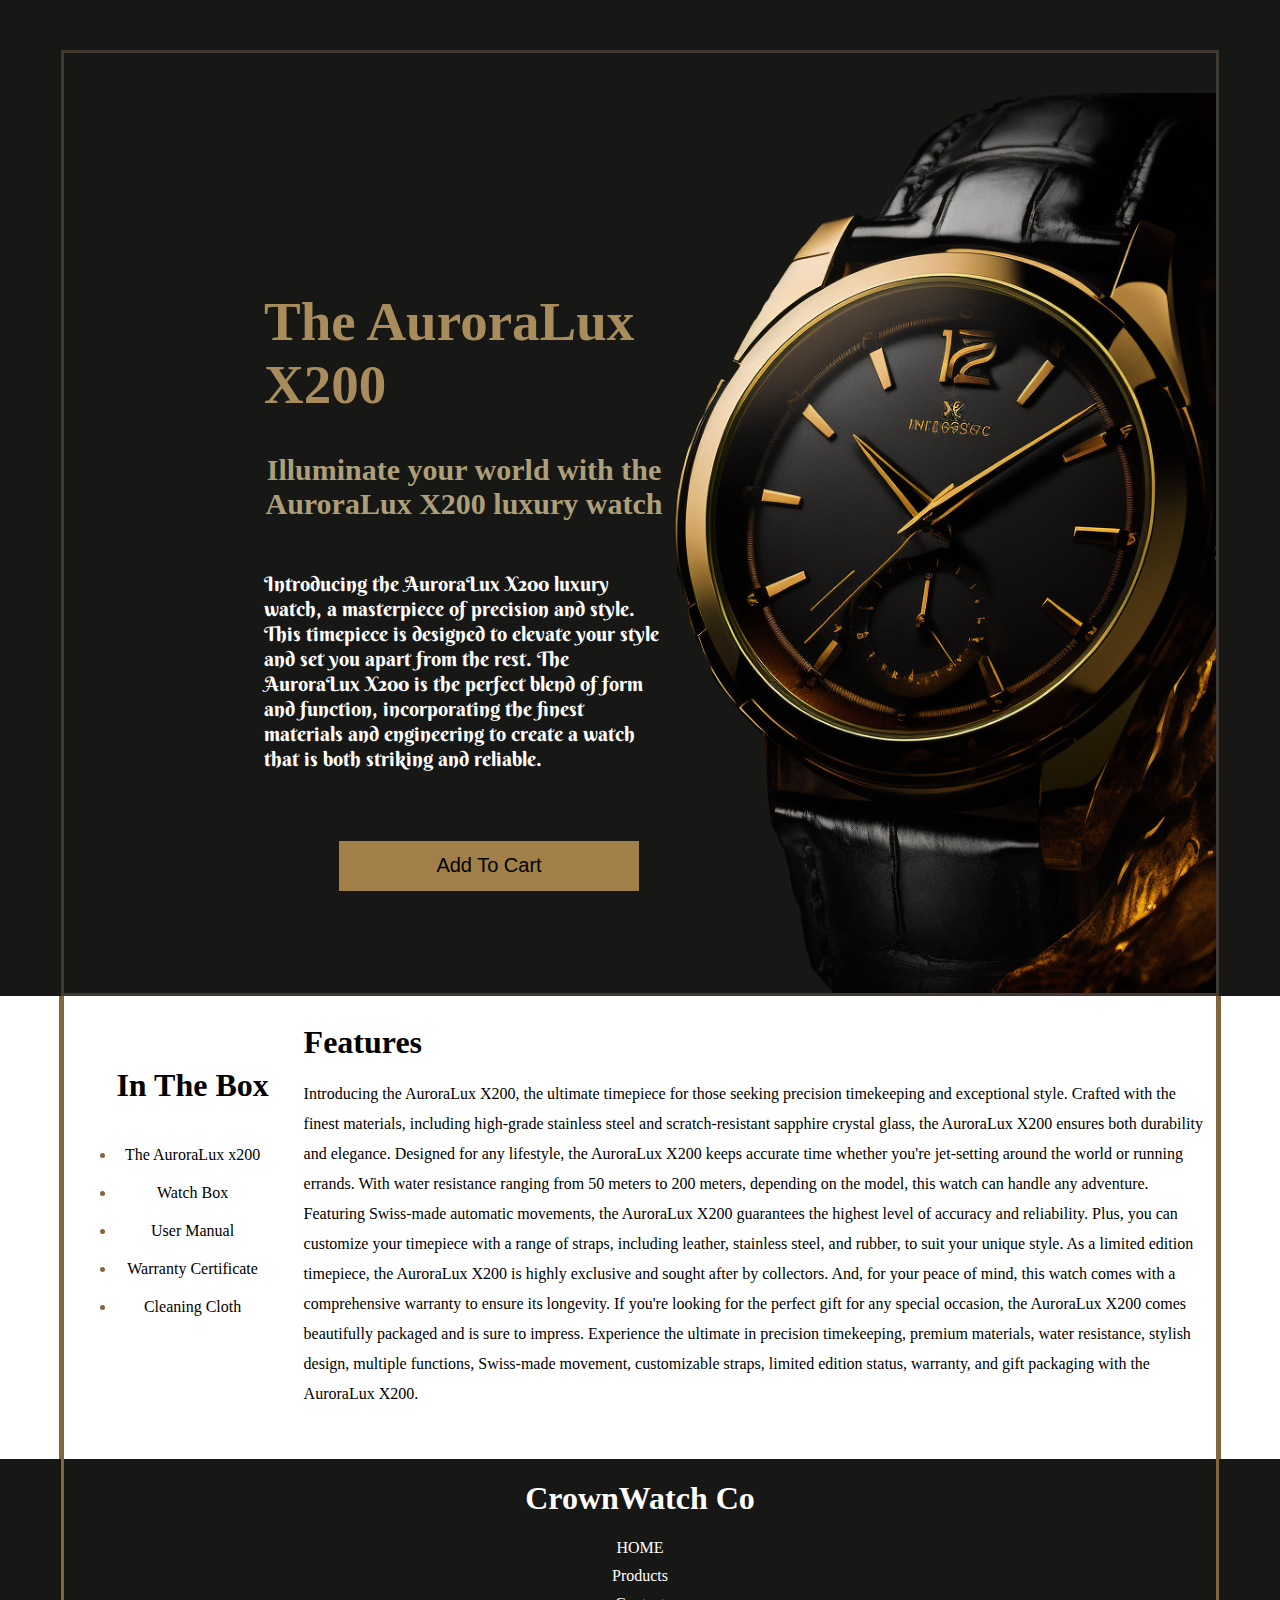
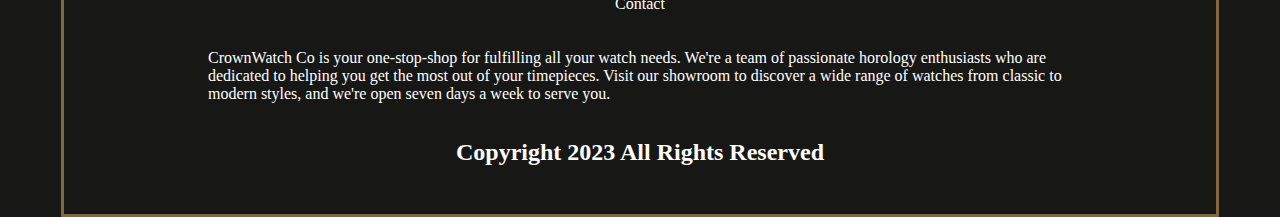
==== product.html @ 6511ed9b "rough draft of website,still need to add fonts and some smaller style stuff" ====
<!DOCTYPE html>
<html lang="en">
  <head>
    <meta charset="UTF-8" />
    <meta http-equiv="X-UA-Compatible" content="IE=edge" />
    <meta name="viewport" content="width=device-width, initial-scale=1.0" />
    <title>Document</title>
    <link rel="stylesheet" href="stylesheet2.css" />
    <link rel="preconnect" href="https://fonts.gstatic.com" crossorigin />
    <link
      href="https://fonts.googleapis.com/css2?family=Berkshire+Swash&display=swap"
      rel="stylesheet"
    />
  </head>
  <body>
    <div class="main-container">
      <div class="product-page">
        <div class="product-text">
          <div class="product-title">
            <h1>The AuroraLux X200</h1>
            <div class="tagline">
              <h2>
                Illuminate your world with the AuroraLux X200 luxury watch
              </h2>
            </div>
            <p>
              Introducing the AuroraLux X200 luxury watch, a masterpiece of
              precision and style. This timepiece is designed to elevate your
              style and set you apart from the rest. The AuroraLux X200 is the
              perfect blend of form and function, incorporating the finest
              materials and engineering to create a watch that is both striking
              and reliable.
            </p>
            <button>Add To Cart</button>
          </div>
        </div>
        <div class="product-image"></div>
      </div>
    </div>
    <div class="second-page">
      <div class="features-container">
        <div class="features">
          <h1>In The Box</h1>
          <ol>
            <li>The AuroraLux x200</li>
            <li>Watch Box</li>
            <li>User Manual</li>
            <li>Warranty Certificate</li>
            <li>Cleaning Cloth</li>
          </ol>
        </div>
        <div class="description">
          <h1>Features</h1>

          Introducing the AuroraLux X200, the ultimate timepiece for those
          seeking precision timekeeping and exceptional style. Crafted with the
          finest materials, including high-grade stainless steel and
          scratch-resistant sapphire crystal glass, the AuroraLux X200 ensures
          both durability and elegance. Designed for any lifestyle, the
          AuroraLux X200 keeps accurate time whether you're jet-setting around
          the world or running errands. With water resistance ranging from 50
          meters to 200 meters, depending on the model, this watch can handle
          any adventure. Featuring Swiss-made automatic movements, the AuroraLux
          X200 guarantees the highest level of accuracy and reliability. Plus,
          you can customize your timepiece with a range of straps, including
          leather, stainless steel, and rubber, to suit your unique style. As a
          limited edition timepiece, the AuroraLux X200 is highly exclusive and
          sought after by collectors. And, for your peace of mind, this watch
          comes with a comprehensive warranty to ensure its longevity. If you're
          looking for the perfect gift for any special occasion, the AuroraLux
          X200 comes beautifully packaged and is sure to impress. Experience the
          ultimate in precision timekeeping, premium materials, water
          resistance, stylish design, multiple functions, Swiss-made movement,
          customizable straps, limited edition status, warranty, and gift
          packaging with the AuroraLux X200.
        </div>
      </div>
    </div>
    <footer>
      <div class="third-page">
      <div class="footer-container">
        <div class="footer-nav">
          <h1>CrownWatch Co</h1>

          <div class="footer-menu">
            <a>
             HOME
            </a>
            <a>
             Products
            </a>
            <a >
              Contact
            </a>
          
          </div>
        </div>
        <div class="footer-text">
          <p>
            CrownWatch Co is your one-stop-shop for fulfilling all your watch needs. We're a team of passionate horology enthusiasts who are dedicated to helping you get the most out of your timepieces. Visit our showroom to discover a wide range of watches from classic to modern styles, and we're open seven days a week to serve you.
          </p>
        </div>
        <div class="socials-container">
          <h2>Copyright 2023 All Rights Reserved</h2>
          <div class="socials">
            <img src="\images\icon-facebook.svg"></img>
            <img src="\images\icon-twitter.svg"></img>
            <img src="\images/icon-instagram.svg"></img>
          </div>
        </div>
      </div>
    </div>
    </footer>
  </body>
</html>
---- stylesheet2.css ----
html,
body {
  padding: 0;
  margin: 0;
  overflow-x: hidden;
}
.main-container {
  background-color: rgb(23, 23, 22);
  display: flex;
  align-items: center;
  flex-direction: column;
}

.product-page {
  width: 90%;
  margin-top: 50px;
  display: flex;
  background-color: rgb(23, 23, 22);
  border: 3px solid rgb(64, 58, 50);
  color: white;
  justify-content: center;
}
.product-text {
  width: 600px;
  margin-top: 200px;
  margin-left: 200px;
}
.tagline {
  width: 400px;
  text-align: center;

  color: rgb(172, 159, 121);

  font-size: 20px;
}
.socials img {
  padding-left: 20px;
}
.product-text h1 {
  color: rgb(168, 140, 92);
  font-size: 55px;
  font-weight: bold;
}
.product-text p {
  font-size: 20px;
  font-family: 'Berkshire Swash';
  margin-top: 50px;
}
.product-image {
  margin-top: 40px;
  width: 80%;
  height: 900px;
  background-image: url(images/ai\ productpage2.png);
  background-size: cover;

  background-size: cover;
  background-repeat: no-repeat;

  background-position: center;
}
button {
  width: 300px;
  height: 50px;
  background-color: rgb(161, 127, 72);
  border: none;
  color: black;
  font-size: 20px;
  margin-top: 50px;
  margin-left: 75px;
}
.second-page {
  display: flex;
  justify-content: center;
}
.features-container {
  width: 90%;
  border: 5px solid rgb(130, 103, 61);
  border-top: none;
  border-bottom: none;
  display: flex;
  justify-content: space-around;
}
.features {
  margin-right: 10px;
  margin-top: 50px;
  text-align: center;
}
.features ol {
  list-style-type: disc;
}
.features li {
  padding-top: 20px;
}
ol li::marker {
  color: rgb(130, 103, 61);
}
.description {
  width: 900px;
  margin-top: 10px;
  padding-bottom: 50px;
  line-height: 30px;
}
.features h1 {
  margin-left: 40px;
}
.third-page {
  background-color: rgb(23, 23, 22);
  display: flex;
  justify-content: center;
}
.footer-container {
  width: 90%;
  display: flex;
  justify-content: center;
  flex-direction: column;
  border: 3px solid rgb(130, 103, 61);
  border-top: none;
  color: white;
}
.footer-nav h1 {
  margin-left: 50px;
}
.footer-text {
  width: 600px;
  margin-left: 150px;
}
.footer-nav {
  display: flex;
  align-items: center;
  margin-left: 100px;
}
.socials-container {
  margin-left: 150px;
}

.footer-menu a {
  padding-left: 200px;
}
.socials {
  position: relative;
  left: 800px;
  bottom: 100px;
}
@media (max-width: 1300px) {
  .footer-nav {
    flex-direction: column;
    margin-left: 0px;
    align-items: center;
    padding-bottom: 10px;
  }

  .footer-text {
    width: 75%;
    margin-left: 0;
  }
  .socials-container {
    width: 100%;
    margin-left: 0;
    display: flex;
    align-items: center;
    flex-direction: column;
  }
  .footer-nav h1 {
    margin-left: 0;
  }
  .footer-container {
    align-items: center;
  }
  .footer-menu {
    display: flex;
    flex-direction: column;
    align-items: center;
  }
  .footer-menu a {
    padding-bottom: 10px;
    padding-left: 0;
  }
}
@media (max-width: 1255px) {
  .features-container {
    flex-direction: column;
    display: flex;
    justify-content: center;
    align-items: center;
  }
  .features {
    text-align: start;
  }
  .features h1 {
    margin-left: 30px;
  }
  .description {
    width: 90%;
  }
  .product-page {
    justify-content: center;
  }
  .socials {
    top: 0;
    left: 0;
  }
}
@media (max-width: 1000px) {
  .product-text {
    width: 100%;
    margin-left: 0px;
    margin-bottom: 50px;
    text-align: center;
  }
  .tagline {
    width: 100%;
  }
  button {
    margin-left: 0px;
  }
  .product-image {
    display: none;
  }
}
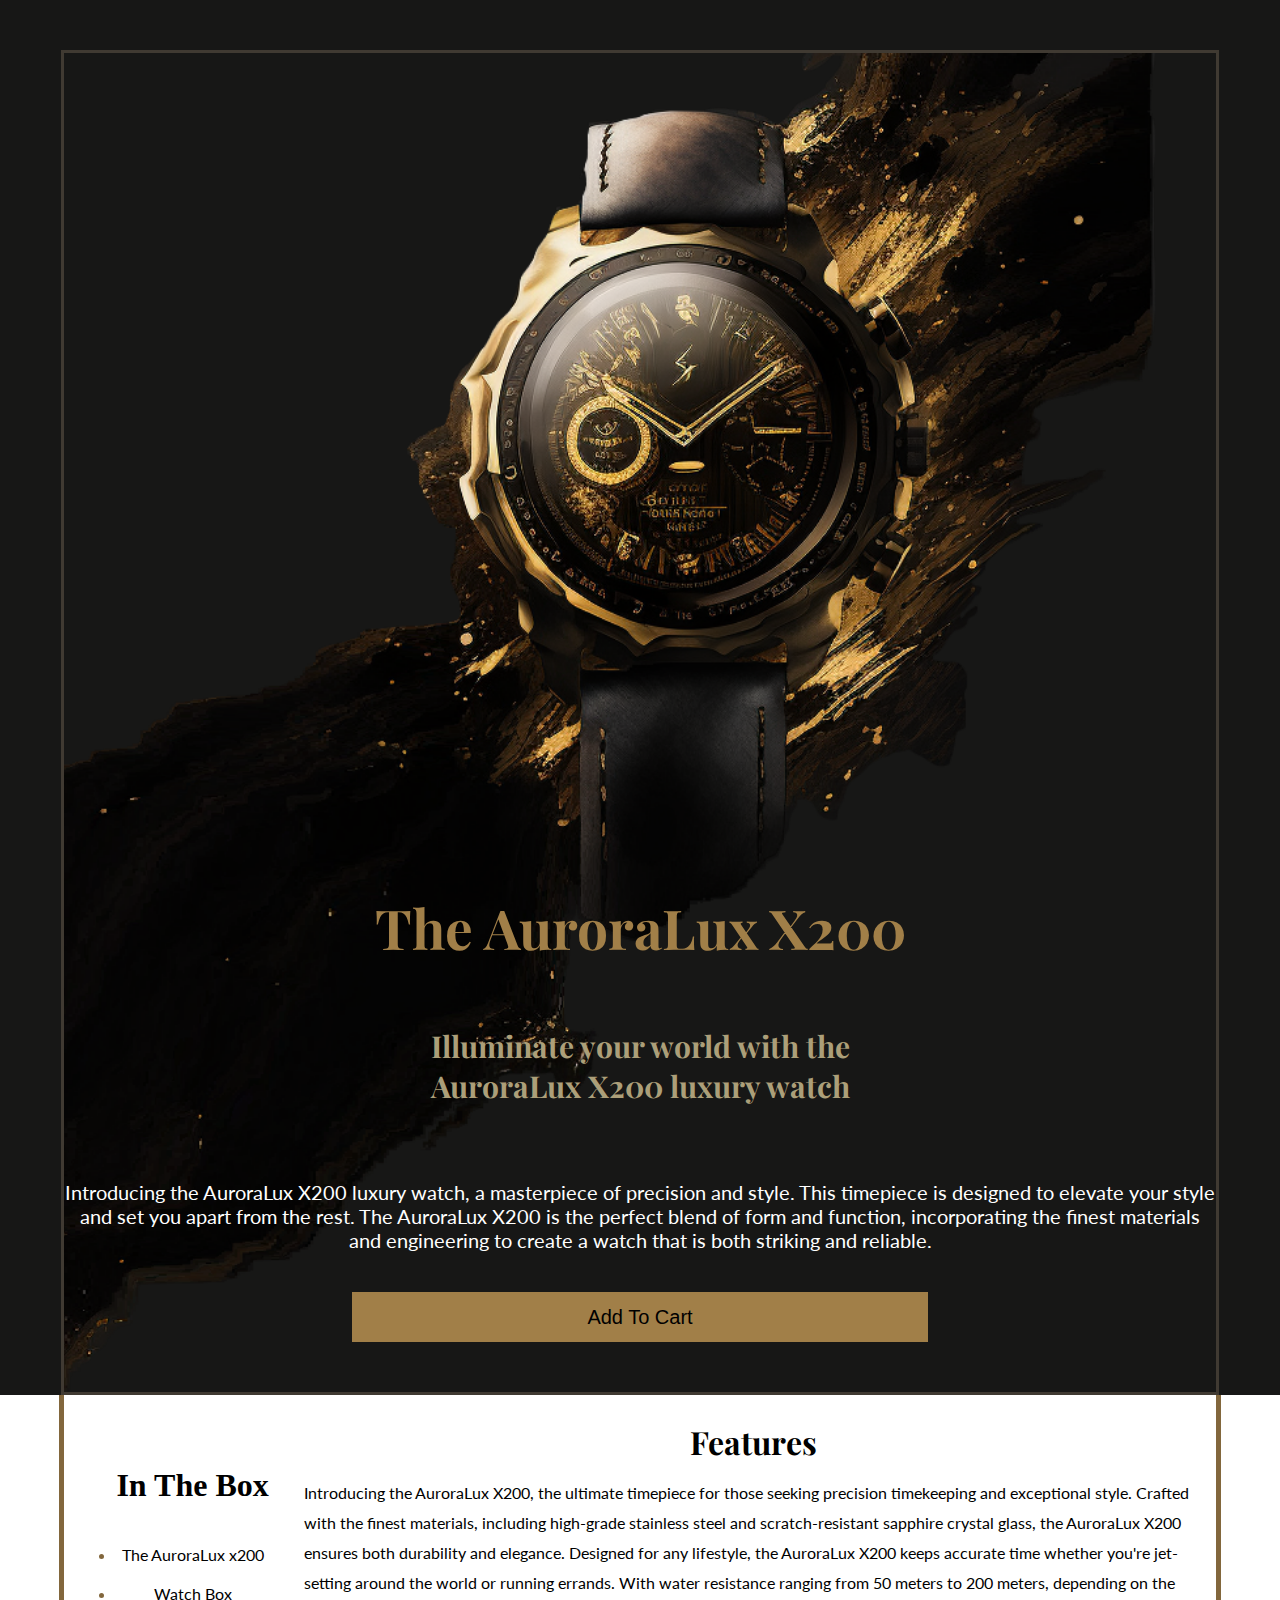
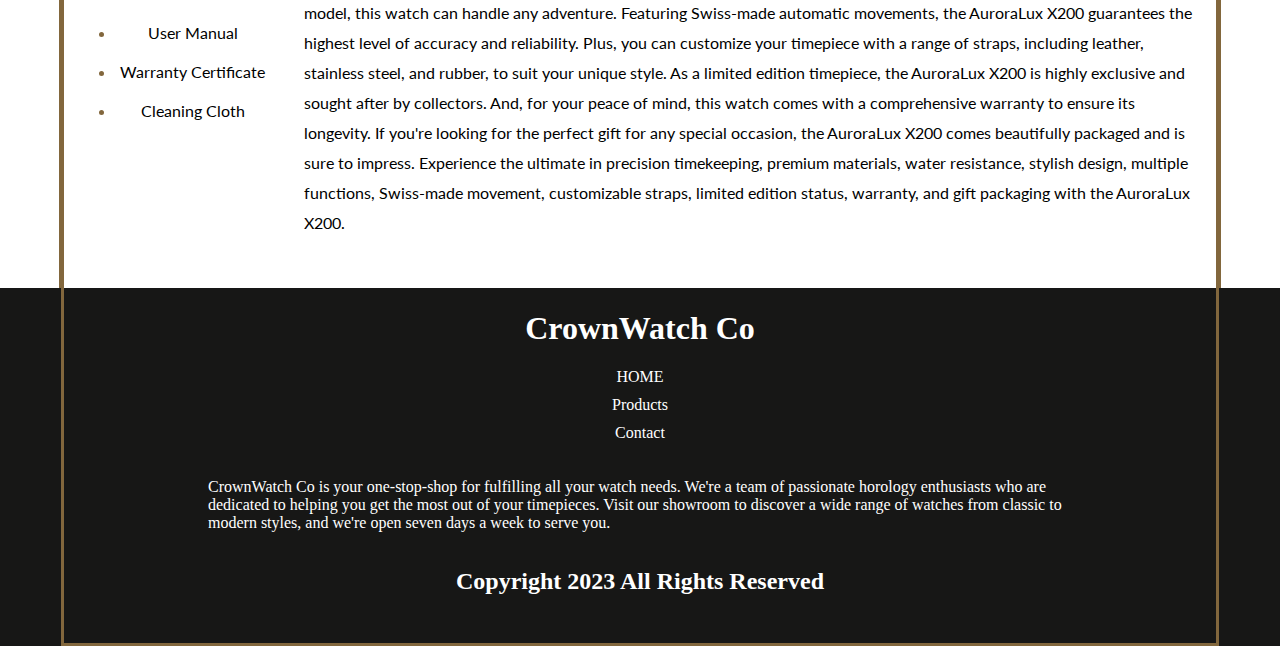
==== commit f02c1aa9: "added black gradient to main page image to make text easier to see ontop of image" ====
--- a/product.html
+++ b/product.html
@@ -7,10 +7,12 @@
     <title>Document</title>
     <link rel="stylesheet" href="stylesheet2.css" />
     <link rel="preconnect" href="https://fonts.gstatic.com" crossorigin />
-    <link
-      href="https://fonts.googleapis.com/css2?family=Berkshire+Swash&display=swap"
-      rel="stylesheet"
-    />
+    <link rel="preconnect" href="https://fonts.googleapis.com">
+<link rel="preconnect" href="https://fonts.gstatic.com" crossorigin>
+<link rel="preconnect" href="https://fonts.googleapis.com">
+<link rel="preconnect" href="https://fonts.googleapis.com">
+<link rel="preconnect" href="https://fonts.gstatic.com" crossorigin>
+<link href="https://fonts.googleapis.com/css2?family=Lato&family=Playfair+Display:wght@700&display=swap" rel="stylesheet">
   </head>
   <body>
     <div class="main-container">
--- a/stylesheet2.css
+++ b/stylesheet2.css
@@ -20,16 +20,25 @@
   color: white;
   justify-content: center;
 }
+.product-title {
+  display: flex;
+  flex-direction: column;
+  justify-content: center;
+  align-items: center;
+}
 .product-text {
   width: 600px;
   margin-top: 200px;
   margin-left: 200px;
-}
+  text-align: center;
+}
+
 .tagline {
-  width: 400px;
-  text-align: center;
-
+  width: 500px;
+
+  font-family: 'Playfair Display', serif;
   color: rgb(172, 159, 121);
+  display: flex;
 
   font-size: 20px;
 }
@@ -37,13 +46,17 @@
   padding-left: 20px;
 }
 .product-text h1 {
-  color: rgb(168, 140, 92);
+  color: rgb(161, 127, 72);
   font-size: 55px;
   font-weight: bold;
+  width: 600px;
+  font-family: 'Playfair Display', serif;
+  font-weight: 700;
 }
 .product-text p {
   font-size: 20px;
-  font-family: 'Berkshire Swash';
+  font-family: 'Lato', sans-serif;
+
   margin-top: 50px;
 }
 .product-image {
@@ -66,7 +79,6 @@
   color: black;
   font-size: 20px;
   margin-top: 50px;
-  margin-left: 75px;
 }
 .second-page {
   display: flex;
@@ -90,6 +102,7 @@
 }
 .features li {
   padding-top: 20px;
+  font-family: 'Lato', sans-serif;
 }
 ol li::marker {
   color: rgb(130, 103, 61);
@@ -99,6 +112,11 @@
   margin-top: 10px;
   padding-bottom: 50px;
   line-height: 30px;
+  font-family: 'Lato', sans-serif;
+}
+.description h1 {
+  font-family: 'Playfair Display', serif;
+  text-align: center;
 }
 .features h1 {
   margin-left: 40px;
@@ -132,6 +150,9 @@
 .socials-container {
   margin-left: 150px;
 }
+.footer-menu {
+  margin-left: 200px;
+}
 
 .footer-menu a {
   padding-left: 200px;
@@ -141,6 +162,11 @@
   left: 800px;
   bottom: 100px;
 }
+@media (max-width: 1510px) {
+  .footer-menu {
+    margin-left: 0px;
+  }
+}
 @media (max-width: 1300px) {
   .footer-nav {
     flex-direction: column;
@@ -198,22 +224,44 @@
   .socials {
     top: 0;
     left: 0;
-  }
-}
-@media (max-width: 1000px) {
+    margin-right: 50px;
+  }
+}
+@media (max-width: 1300px) {
   .product-text {
     width: 100%;
     margin-left: 0px;
     margin-bottom: 50px;
     text-align: center;
-  }
-  .tagline {
-    width: 100%;
-  }
+    margin-top: 800px;
+  }
+  .product-text h1 {
+    width: 100%;
+  }
+
   button {
-    margin-left: 0px;
-  }
+    margin-top: 20px;
+    width: 50%;
+    margin-left: 0px;
+  }
+  .product-page {
+    background-image: url(images/ai\ mobile2.png);
+    background-size: cover;
+    background-repeat: no-repeat;
+
+    background-position: center;
+  }
+
   .product-image {
     display: none;
   }
 }
+@media (max-width: 470px) {
+  .socials-container h2 {
+    width: 70%;
+    margin-left: 20px;
+  }
+  .tagline {
+    width: 100%;
+  }
+}
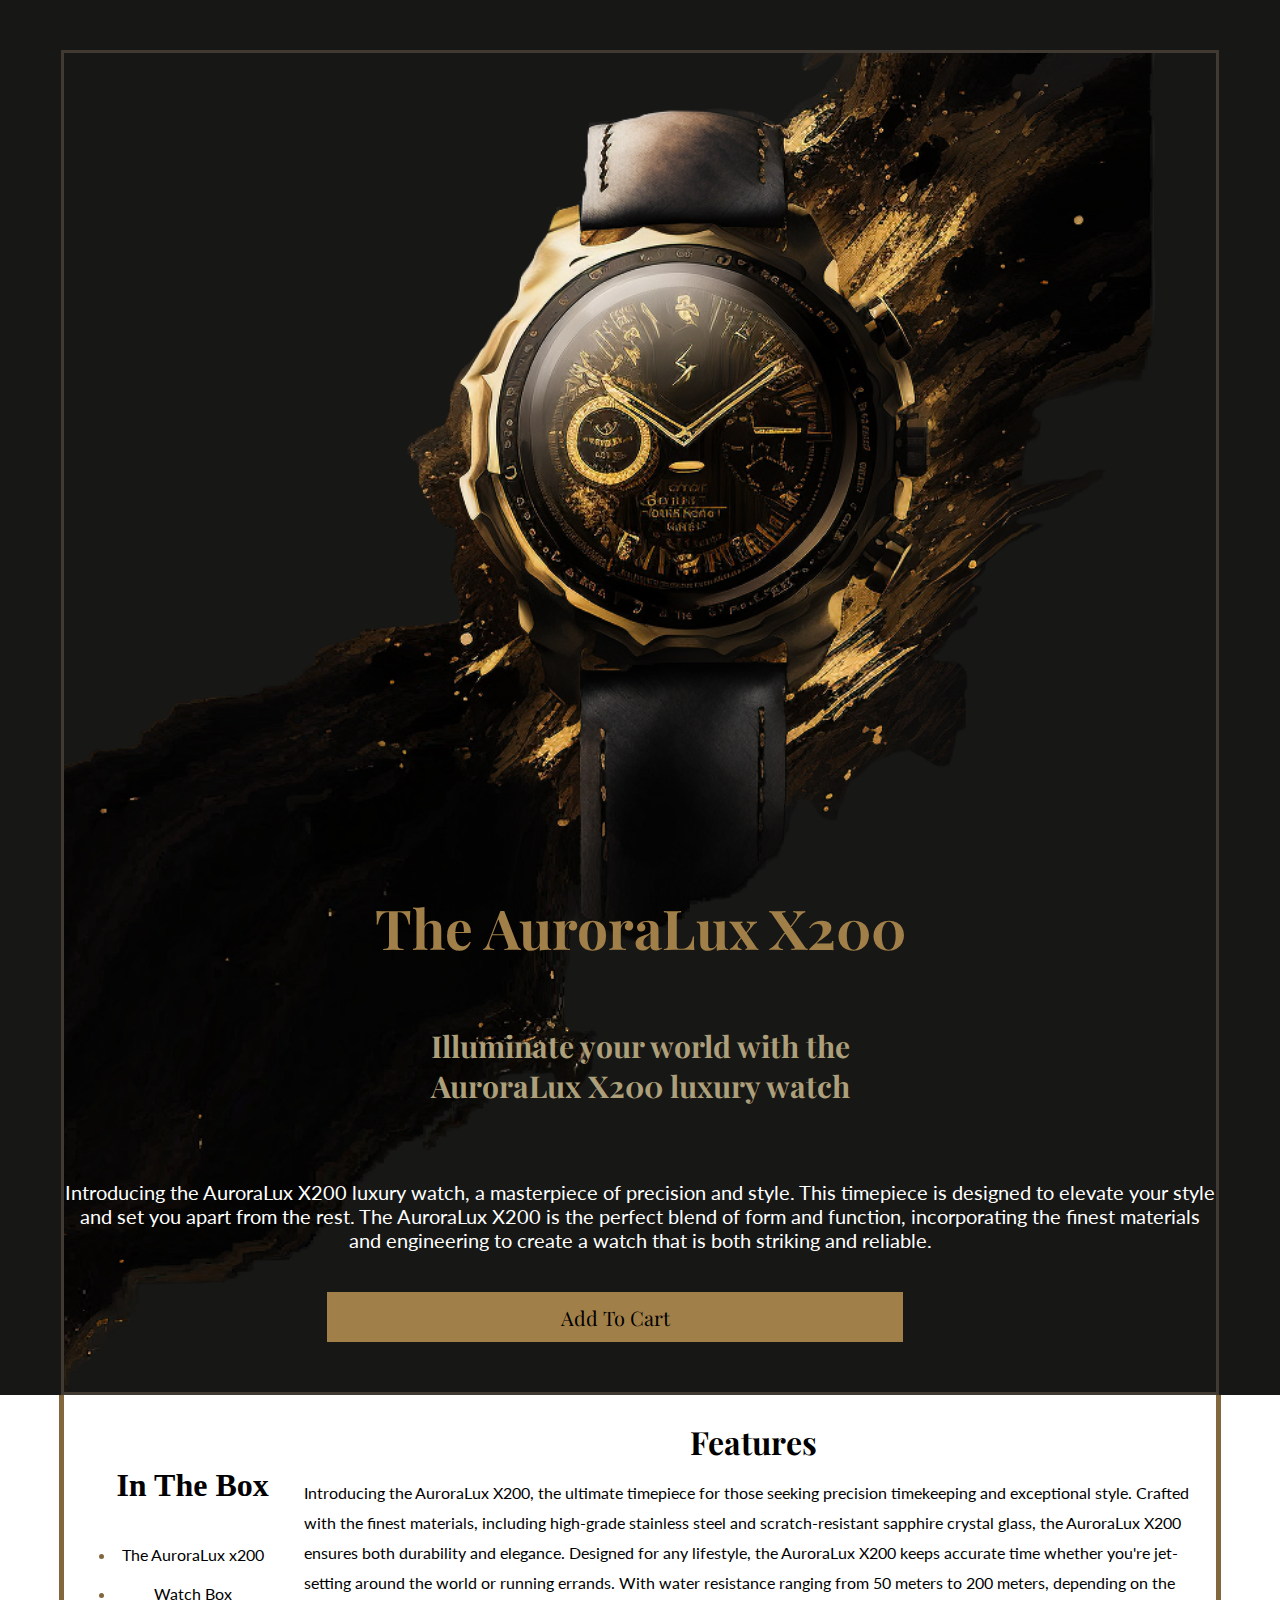
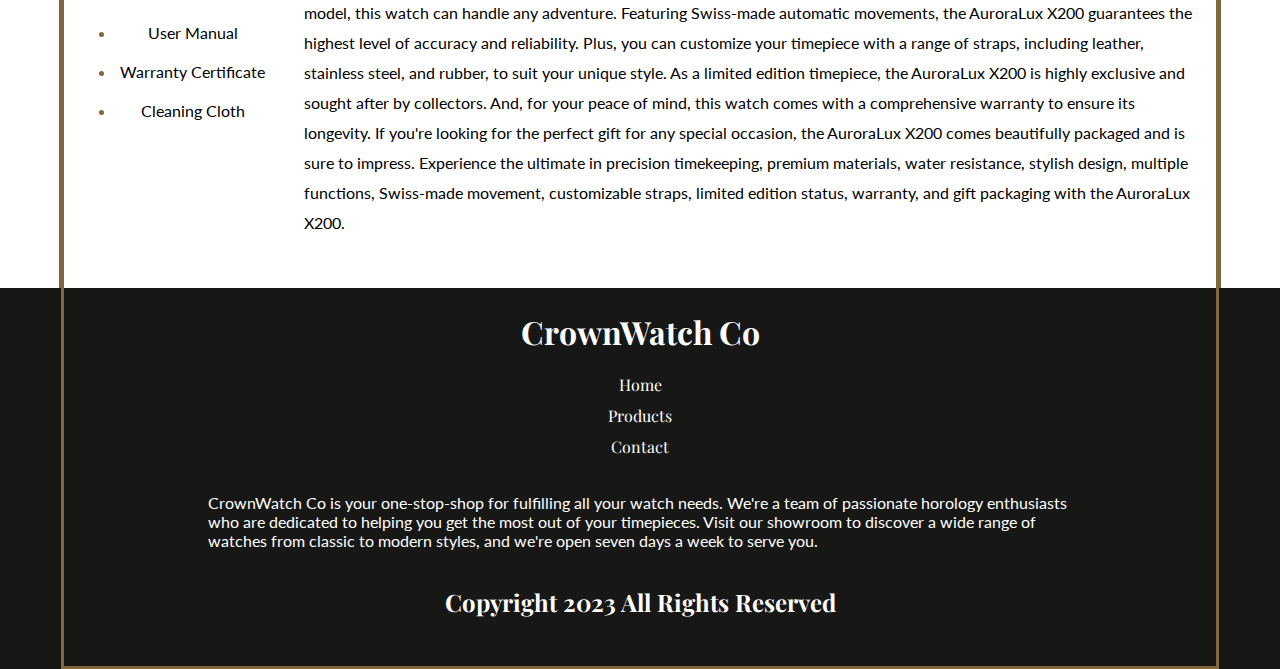
==== commit 04b7f720: "added fonts to buttons and footer" ====
--- a/product.html
+++ b/product.html
@@ -86,7 +86,7 @@
 
           <div class="footer-menu">
             <a>
-             HOME
+             Home
             </a>
             <a>
              Products
--- a/stylesheet2.css
+++ b/stylesheet2.css
@@ -79,6 +79,13 @@
   color: black;
   font-size: 20px;
   margin-top: 50px;
+  margin-right: 50px;
+  text-align: center;
+  font-family: 'Playfair Display', serif;
+}
+button:hover {
+  color: white;
+  cursor: pointer;
 }
 .second-page {
   display: flex;
@@ -137,10 +144,12 @@
 }
 .footer-nav h1 {
   margin-left: 50px;
+  font-family: 'Playfair Display', serif;
 }
 .footer-text {
   width: 600px;
   margin-left: 150px;
+  font-family: 'Lato', sans-serif;
 }
 .footer-nav {
   display: flex;
@@ -149,13 +158,19 @@
 }
 .socials-container {
   margin-left: 150px;
+  font-family: 'Playfair Display', serif;
 }
 .footer-menu {
   margin-left: 200px;
+  font-family: 'Playfair Display', serif;
 }
 
 .footer-menu a {
   padding-left: 200px;
+}
+a:hover {
+  color: rgb(130, 103, 61);
+  cursor: pointer;
 }
 .socials {
   position: relative;
